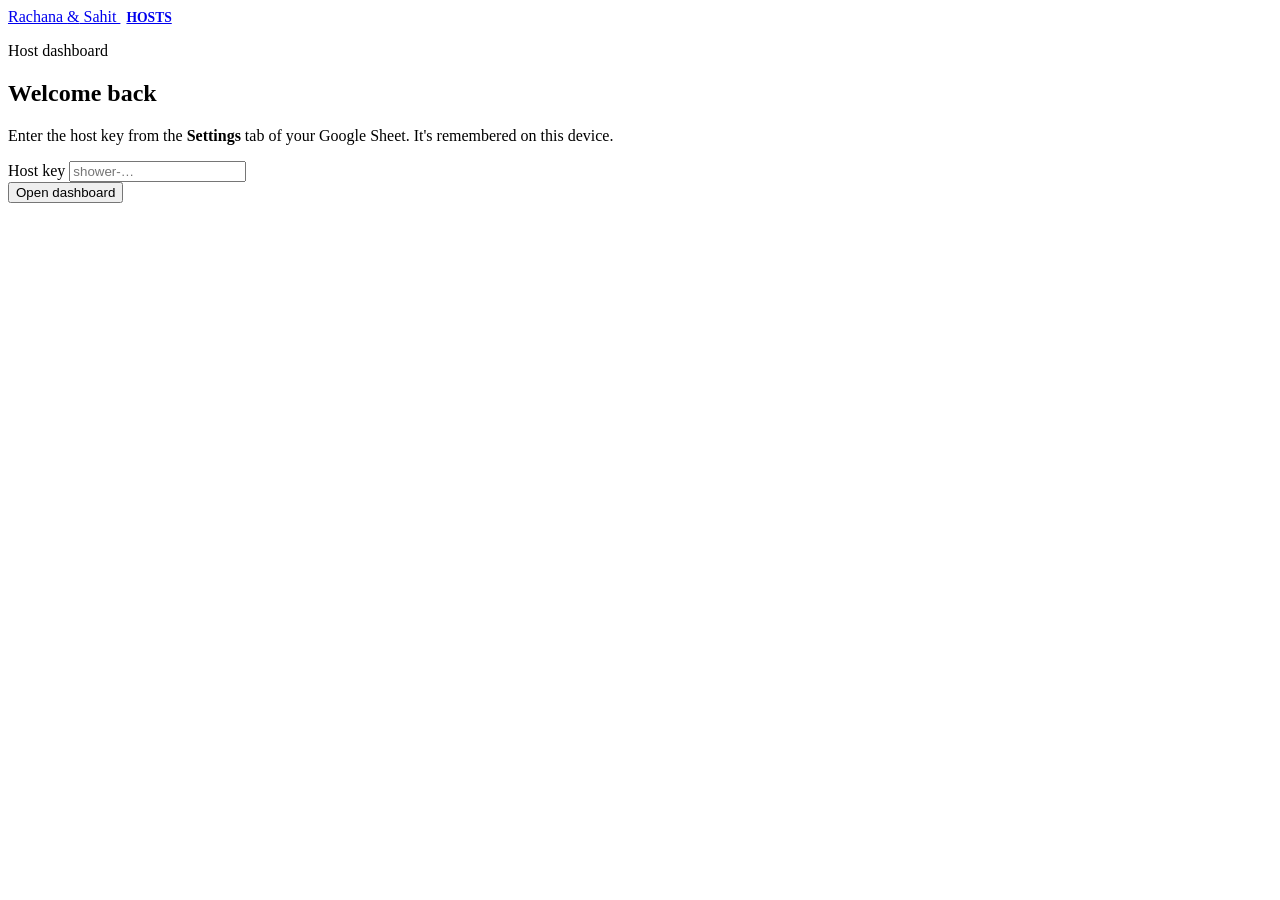
==== host.html @ 45e8618b "Add files via upload" ====
<!doctype html>
<html lang="en">
<head>
<meta charset="utf-8">
<meta name="viewport" content="width=device-width, initial-scale=1, viewport-fit=cover">
<title>Hosts · Rachana & Sahit's Baby Shower</title>
<meta name="robots" content="noindex, nofollow">
<link rel="icon" href="assets/favicon.svg" type="image/svg+xml">
<link rel="stylesheet" href="assets/site.css">
<link rel="stylesheet" href="assets/host.css">
<script src="config.js"></script>
</head>
<body class="host">

<header class="topbar">
  <div class="wrap">
    <a class="brand" href="index.html">Rachana <span class="amp">&amp;</span> Sahit <span class="muted" style="font-style:normal;font-family:var(--font-body);font-size:.85rem;font-weight:600;margin-left:6px">HOSTS</span></a>
    <nav class="nav" id="host-nav" hidden>
      <a href="#guests" data-tab="guests" class="tab active">Guests</a>
      <a href="#messages" data-tab="messages" class="tab">Messages</a>
      <a href="#wishes" data-tab="wishes" class="tab">Wishes</a>
      <a href="#guesses" data-tab="guesses" class="tab">Guesses</a>
      <a href="#settings" data-tab="settings" class="tab">Settings</a>
      <button class="btn btn-sm" id="btn-refresh" type="button">Refresh</button>
    </nav>
  </div>
</header>

<main class="wrap host-main">

  <!-- ---------- Login ---------- -->
  <section id="login" class="card login-card">
    <p class="eyebrow">Host dashboard</p>
    <h2>Welcome back</h2>
    <p class="muted">Enter the host key from the <b>Settings</b> tab of your Google Sheet. It's remembered on this device.</p>
    <form id="login-form" class="form" novalidate>
      <div class="fieldset">
        <label class="label" for="host-key">Host key</label>
        <input class="input" id="host-key" type="password" autocomplete="current-password" placeholder="shower-…">
      </div>
      <div class="form-actions">
        <button class="btn btn-primary" type="submit" id="login-btn">Open dashboard</button>
        <span class="status" id="login-status"></span>
      </div>
    </form>
    <div id="login-setup" class="setup-note" hidden>
      <p class="small"><b>Backend not connected yet.</b> Add the Apps Script web-app URL to <code>config.js</code> (see DEPLOY.md) and reload.</p>
    </div>
  </section>

  <!-- ---------- Dashboard ---------- -->
  <div id="dash" hidden>

    <!-- Overview -->
    <section class="overview">
      <div class="tiles" id="tiles"></div>
      <div class="card diet-card" id="diet-card">
        <div class="cluster" style="justify-content:space-between">
          <p class="eyebrow">Food &amp; allergies</p>
          <span class="small muted" id="diet-sub"></span>
        </div>
        <div class="chips" id="diet-chips-sum"></div>
        <ul class="diet-notes" id="diet-notes"></ul>
      </div>
    </section>

    <!-- Guests -->
    <section class="panel" data-panel="guests">
      <div class="panel-head">
        <div>
          <h2>Guests</h2>
          <p class="muted small" id="guests-sub"></p>
        </div>
        <div class="cluster">
          <button class="btn btn-primary" type="button" id="btn-add">Add guests</button>
          <button class="btn" type="button" id="btn-export">Export CSV</button>
        </div>
      </div>

      <div class="toolbar">
        <input class="input" id="search" type="search" placeholder="Search name, email, phone" aria-label="Search guests">
        <div class="chips filters" id="filters">
          <label class="chip"><input type="radio" name="filter" value="all" checked>All</label>
          <label class="chip"><input type="radio" name="filter" value="awaiting">Awaiting</label>
          <label class="chip"><input type="radio" name="filter" value="opened">Opened, no reply</label>
          <label class="chip"><input type="radio" name="filter" value="yes">Attending</label>
          <label class="chip"><input type="radio" name="filter" value="no">Declined</label>
          <label class="chip"><input type="radio" name="filter" value="uninvited">Not yet invited</label>
          <label class="chip"><input type="radio" name="filter" value="noemail">No email</label>
        </div>
      </div>

      <div class="bulkbar" id="bulkbar">
        <span class="small"><b id="sel-count">0</b> selected</span>
        <button class="btn btn-sm" type="button" data-bulk="invite">Email invites</button>
        <button class="btn btn-sm" type="button" data-bulk="reminder">Email reminders</button>
        <button class="btn btn-sm" type="button" data-bulk="dayBefore">Email day-before details</button>
        <button class="btn btn-sm" type="button" data-bulk="copylinks">Copy links</button>
        <button class="btn btn-sm" type="button" data-bulk="markInvited">Mark as invited</button>
        <span class="small muted" id="quota-note"></span>
      </div>

      <div class="table-wrap">
        <table class="guests" id="guest-table">
          <thead>
            <tr>
              <th class="chk"><input type="checkbox" id="sel-all" aria-label="Select all"></th>
              <th>Guest</th>
              <th>Status</th>
              <th class="num">Party</th>
              <th>Food</th>
              <th>Contact</th>
              <th>Sent</th>
              <th>Actions</th>
            </tr>
          </thead>
          <tbody id="guest-rows"></tbody>
        </table>
        <p class="wall-empty" id="guests-empty" hidden>No guests match.</p>
      </div>
    </section>

    <!-- Messages -->
    <section class="panel" data-panel="messages" hidden>
      <div class="panel-head">
        <div>
          <h2>Messages</h2>
          <p class="muted small">Email goes out from your Gmail through the script. Texts and WhatsApp open on your phone with the message pre-filled; each guest's link is unique, so their RSVP is already filled in.</p>
        </div>
        <div class="cluster">
          <button class="btn" type="button" id="btn-test-email">Send me a test invite</button>
        </div>
      </div>
      <div class="grid-2" style="align-items:start">
        <div class="stack">
          <div class="card stack">
            <p class="eyebrow">Text / WhatsApp templates</p>
            <p class="hint">Use <code>{first}</code> for the guest's first name and <code>{link}</code> for their personal link.</p>
            <div class="fieldset"><label class="label" for="t-sms">Invitation</label><textarea class="textarea" id="t-sms" data-setting="smsTemplate"></textarea></div>
            <div class="fieldset"><label class="label" for="t-rem">Reminder</label><textarea class="textarea" id="t-rem" data-setting="reminderTemplate"></textarea></div>
            <div class="fieldset"><label class="label" for="t-day">Day before</label><textarea class="textarea" id="t-day" data-setting="dayBeforeTemplate"></textarea></div>
          </div>
          <div class="card stack">
            <p class="eyebrow">Email invitation</p>
            <div class="fieldset"><label class="label" for="t-subj">Subject</label><input class="input" id="t-subj" data-setting="emailSubject"></div>
            <div class="fieldset"><label class="label" for="t-intro">Opening line</label><textarea class="textarea" id="t-intro" data-setting="emailIntro"></textarea></div>
            <div class="form-actions"><button class="btn btn-primary" type="button" id="btn-save-templates">Save templates</button><span class="status" id="templates-status"></span></div>
          </div>
        </div>
        <div class="card stack">
          <div class="cluster" style="justify-content:space-between">
            <p class="eyebrow">Email preview</p>
            <div class="seg small">
              <label><input type="radio" name="pv" value="invite" checked>Invite</label>
              <label><input type="radio" name="pv" value="reminder">Reminder</label>
              <label><input type="radio" name="pv" value="dayBefore">Day before</label>
              <label><input type="radio" name="pv" value="confirmYes">Confirmation</label>
            </div>
          </div>
          <iframe id="email-preview" title="Email preview" class="email-frame"></iframe>
        </div>
      </div>
    </section>

    <!-- Wishes -->
    <section class="panel" data-panel="wishes" hidden>
      <div class="panel-head">
        <div><h2>Wishes &amp; advice</h2><p class="muted small" id="wishes-sub"></p></div>
        <div class="cluster"><button class="btn" type="button" id="btn-export-wishes">Export for printing</button></div>
      </div>
      <div class="wall" id="host-wall"></div>
      <p class="wall-empty" id="host-wall-empty" hidden>No wishes yet.</p>
    </section>

    <!-- Guesses -->
    <section class="panel" data-panel="guesses" hidden>
      <div class="panel-head">
        <div><h2>The guessing board</h2><p class="muted small" id="guesses-sub"></p></div>
      </div>
      <div class="table-wrap">
        <table class="guests" id="guess-table">
          <thead><tr><th>Guest</th><th>Date</th><th>Time of day</th><th class="num">Weight</th><th class="num">Length</th><th>Boy / girl</th></tr></thead>
          <tbody id="guess-rows"></tbody>
        </table>
        <p class="wall-empty" id="guesses-empty" hidden>No guesses yet.</p>
      </div>
    </section>

    <!-- Settings -->
    <section class="panel" data-panel="settings" hidden>
      <div class="panel-head">
        <div><h2>Event settings</h2><p class="muted small">Changes show on the site within a minute. Guests who already RSVP'd get the final address in the day-before email.</p></div>
        <div class="cluster"><a class="btn" id="link-sheet" href="#" target="_blank" rel="noopener">Open the Google Sheet</a></div>
      </div>
      <form id="settings-form" class="stack" novalidate>
        <div class="grid-2" style="align-items:start">
          <div class="card stack">
            <p class="eyebrow">Where &amp; when</p>
            <div class="fieldset"><label class="label" for="s-venueName">Venue name</label><input class="input" id="s-venueName" data-setting="venueName"></div>
            <div class="fieldset"><label class="label" for="s-venueAddress">Address</label><input class="input" id="s-venueAddress" data-setting="venueAddress"></div>
            <div class="fieldset"><label class="label" for="s-mapsUrl">Google Maps link <span class="muted">(optional)</span></label><input class="input" id="s-mapsUrl" data-setting="mapsUrl" placeholder="https://maps.app.goo.gl/…"></div>
            <div class="row">
              <div class="fieldset"><label class="label" for="s-date">Date</label><input class="input" id="s-date" data-setting="date" type="date"></div>
              <div class="fieldset"><label class="label" for="s-rsvpBy">RSVP by</label><input class="input" id="s-rsvpBy" data-setting="rsvpBy" type="date"></div>
            </div>
            <div class="row">
              <div class="fieldset"><label class="label" for="s-startTime">Starts</label><input class="input" id="s-startTime" data-setting="startTime" type="time"></div>
              <div class="fieldset"><label class="label" for="s-endTime">Ends</label><input class="input" id="s-endTime" data-setting="endTime" type="time"></div>
            </div>
            <div class="fieldset"><label class="label" for="s-parking">Parking</label><textarea class="textarea short" id="s-parking" data-setting="parking"></textarea></div>
            <div class="fieldset"><label class="label" for="s-schedule">Run of show <span class="muted">(one per line: time | what)</span></label><textarea class="textarea" id="s-schedule" data-setting="schedule"></textarea></div>
          </div>
          <div class="card stack">
            <p class="eyebrow">Registry, gifts &amp; notes</p>
            <div class="row">
              <div class="fieldset"><label class="label" for="s-registryLabel1">Registry 1 label</label><input class="input" id="s-registryLabel1" data-setting="registryLabel1"></div>
              <div class="fieldset"><label class="label" for="s-registryUrl1">Registry 1 link</label><input class="input" id="s-registryUrl1" data-setting="registryUrl1" placeholder="https://"></div>
            </div>
            <div class="row">
              <div class="fieldset"><label class="label" for="s-registryLabel2">Registry 2 label</label><input class="input" id="s-registryLabel2" data-setting="registryLabel2"></div>
              <div class="fieldset"><label class="label" for="s-registryUrl2">Registry 2 link</label><input class="input" id="s-registryUrl2" data-setting="registryUrl2" placeholder="https://"></div>
            </div>
            <div class="fieldset"><label class="label" for="s-giftNote">Gift note</label><textarea class="textarea short" id="s-giftNote" data-setting="giftNote"></textarea></div>
            <div class="fieldset"><label class="label" for="s-dressCode">What to wear</label><input class="input" id="s-dressCode" data-setting="dressCode"></div>
            <div class="fieldset"><label class="label" for="s-kidsNote">Kids</label><input class="input" id="s-kidsNote" data-setting="kidsNote"></div>
            <div class="fieldset"><label class="label" for="s-heroCaption">Caption under the photo</label><input class="input" id="s-heroCaption" data-setting="heroCaption"></div>
            <div class="fieldset"><label class="label" for="s-photoUrl">Photo URL <span class="muted">(optional; e.g. assets/photo.jpg)</span></label><input class="input" id="s-photoUrl" data-setting="photoUrl"></div>
            <div class="row">
              <div class="fieldset"><label class="label" for="s-showSex">Baby's sex shared?</label><select class="select" id="s-showSex" data-setting="showSex"><option value="false">Keep it a surprise</option><option value="true">Yes, it's known</option></select></div>
              <div class="fieldset"><label class="label" for="s-babySex">If known</label><select class="select" id="s-babySex" data-setting="babySex"><option value="">—</option><option value="girl">Girl</option><option value="boy">Boy</option></select></div>
            </div>
          </div>
          <div class="card stack">
            <p class="eyebrow">Contact &amp; notifications</p>
            <div class="fieldset"><label class="label" for="s-contactName">Contact name</label><input class="input" id="s-contactName" data-setting="contactName"></div>
            <div class="row">
              <div class="fieldset"><label class="label" for="s-contactPhone">Contact phone</label><input class="input" id="s-contactPhone" data-setting="contactPhone"></div>
              <div class="fieldset"><label class="label" for="s-contactEmail">Contact email</label><input class="input" id="s-contactEmail" data-setting="contactEmail"></div>
            </div>
            <div class="fieldset"><label class="label" for="s-notifyEmail">Send RSVP notifications to</label><input class="input" id="s-notifyEmail" data-setting="notifyEmail"></div>
            <div class="fieldset"><label class="label" for="s-siteUrl">Site address <span class="muted">(used in emails and links)</span></label><input class="input" id="s-siteUrl" data-setting="siteUrl" placeholder="https://…/baby-shower/"></div>
            <div class="fieldset"><label class="label" for="s-signature">Sign emails as</label><input class="input" id="s-signature" data-setting="signature"></div>
            <div class="fieldset"><label class="label" for="s-hostKey">Host key</label><input class="input" id="s-hostKey" data-setting="hostKey"><p class="hint">Change it and you'll need to sign in again.</p></div>
          </div>
        </div>
        <div class="form-actions"><button class="btn btn-primary btn-lg" type="submit" id="btn-save-settings">Save settings</button><span class="status" id="settings-status"></span></div>
      </form>
    </section>

  </div>
</main>

<!-- Add guests modal -->
<div class="modal" id="modal-add" hidden>
  <div class="modal-card">
    <div class="cluster" style="justify-content:space-between"><h3>Add guests</h3><button class="btn btn-sm" type="button" data-close>Close</button></div>
    <p class="hint">One guest per line. Separate name, email, phone and group with commas or tabs (paste straight from a spreadsheet). A couple or family can be one line, e.g. <i>The Raos</i>.</p>
    <textarea class="textarea" id="add-text" placeholder="Priya Natarajan, priya@example.com, 425-555-0123, Friends&#10;Dev &amp; Meera Sharma, dev@example.com&#10;The Raos, , 425-555-0199, Family"></textarea>
    <div class="table-wrap"><table class="guests small-table"><thead><tr><th>Name</th><th>Email</th><th>Phone</th><th>Group</th></tr></thead><tbody id="add-preview"></tbody></table></div>
    <div class="form-actions"><button class="btn btn-primary" type="button" id="add-confirm">Add <span id="add-count">0</span> guests</button><span class="status" id="add-status"></span></div>
  </div>
</div>

<!-- Edit guest modal -->
<div class="modal" id="modal-edit" hidden>
  <div class="modal-card">
    <div class="cluster" style="justify-content:space-between"><h3>Edit guest</h3><button class="btn btn-sm" type="button" data-close>Close</button></div>
    <form id="edit-form" class="form" novalidate>
      <input type="hidden" id="e-token">
      <div class="fieldset"><label class="label" for="e-name">Name</label><input class="input" id="e-name"></div>
      <div class="row">
        <div class="fieldset"><label class="label" for="e-email">Email</label><input class="input" id="e-email" type="email"></div>
        <div class="fieldset"><label class="label" for="e-phone">Phone</label><input class="input" id="e-phone"></div>
      </div>
      <div class="row">
        <div class="fieldset"><label class="label" for="e-group">Group</label><input class="input" id="e-group" placeholder="Family, Friends, Work…"></div>
        <div class="fieldset"><label class="label" for="e-notes">Private note</label><input class="input" id="e-notes"></div>
      </div>
      <div class="form-actions"><button class="btn btn-primary" type="submit">Save</button><button class="btn" type="button" id="e-delete">Remove guest</button><span class="status" id="edit-status"></span></div>
    </form>
  </div>
</div>

<div class="toast" id="toast" role="status" aria-live="polite"></div>
<script src="assets/host.js"></script>
</body>
</html>
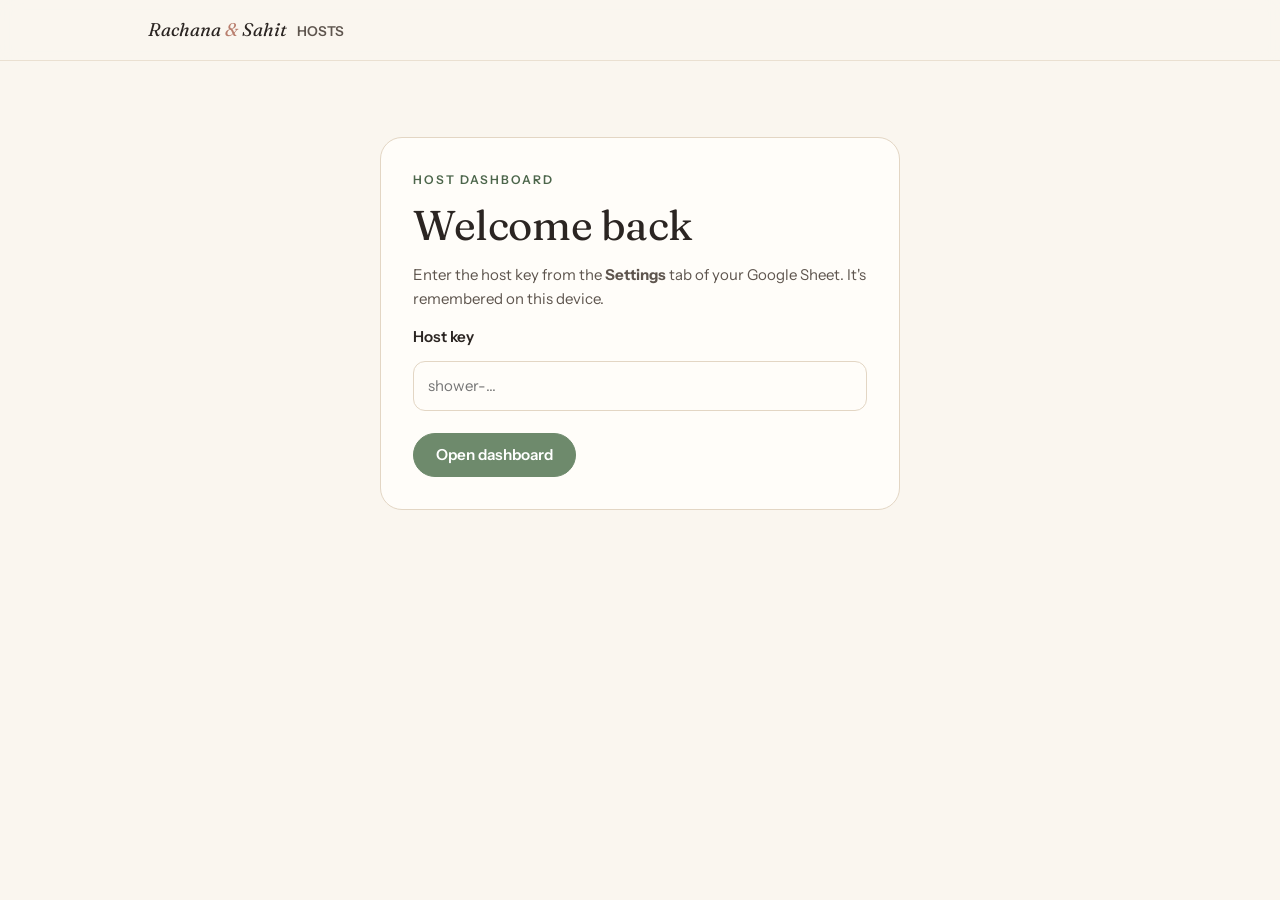
==== commit 7c0b1da9: "Add files via upload" ====
--- a/host.html
+++ b/host.html
@@ -128,11 +128,22 @@
           <p class="muted small">Email goes out from your Gmail through the script. Texts and WhatsApp open on your phone with the message pre-filled; each guest's link is unique, so their RSVP is already filled in.</p>
         </div>
         <div class="cluster">
-          <button class="btn" type="button" id="btn-test-email">Send me a test invite</button>
+          <button class="btn" type="button" id="btn-test-email">Email me a test invite</button>
         </div>
       </div>
       <div class="grid-2" style="align-items:start">
         <div class="stack">
+          <div class="card stack" id="phone-test">
+            <p class="eyebrow">Try it on your phone</p>
+            <p class="hint">Open this dashboard on your phone, enter your own number, and tap a button: Messages or WhatsApp opens with the invitation ready to send to yourself. The same buttons next to each guest work the same way.</p>
+            <div class="fieldset"><label class="label" for="test-phone">Your mobile number</label><input class="input" id="test-phone" type="tel" inputmode="tel" placeholder="(314) 814-3486"></div>
+            <div class="cluster">
+              <a class="btn btn-primary" id="test-sms" href="#">Text me (iMessage / SMS)</a>
+              <a class="btn" id="test-wa" href="#" target="_blank" rel="noopener">WhatsApp me</a>
+              <button class="btn" type="button" id="test-copy">Copy the message</button>
+            </div>
+            <pre class="msg-preview" id="test-preview"></pre>
+          </div>
           <div class="card stack">
             <p class="eyebrow">Text / WhatsApp templates</p>
             <p class="hint">Use <code>{first}</code> for the guest's first name and <code>{link}</code> for their personal link.</p>
--- a/assets/site.css
+++ b/assets/site.css
@@ -0,0 +1,340 @@
+/* =====================================================================
+   Baby shower site — design system
+   Layout: one centered reading column (max 72ch) with full-bleed tinted
+   bands for the RSVP and wishes sections; an arch motif in the hero.
+   Palette: soft modern neutral — cream paper, sage accent, warm sand
+   structure, blush as the secondary warmth, a thread of gold for lines.
+   Type: Fraunces (display, mostly italic) + Instrument Sans (body/UI).
+   ===================================================================== */
+
+@font-face { font-family: "Fraunces"; font-style: italic; font-weight: 300; font-display: swap; src: url("fonts/fraunces-latin-300-italic.woff2") format("woff2"); }
+@font-face { font-family: "Fraunces"; font-style: normal; font-weight: 400; font-display: swap; src: url("fonts/fraunces-latin-400-normal.woff2") format("woff2"); }
+@font-face { font-family: "Fraunces"; font-style: italic; font-weight: 400; font-display: swap; src: url("fonts/fraunces-latin-400-italic.woff2") format("woff2"); }
+@font-face { font-family: "Fraunces"; font-style: italic; font-weight: 500; font-display: swap; src: url("fonts/fraunces-latin-500-italic.woff2") format("woff2"); }
+@font-face { font-family: "Fraunces"; font-style: normal; font-weight: 600; font-display: swap; src: url("fonts/fraunces-latin-600-normal.woff2") format("woff2"); }
+@font-face { font-family: "Instrument Sans"; font-style: normal; font-weight: 400; font-display: swap; src: url("fonts/instrument-sans-latin-400-normal.woff2") format("woff2"); }
+@font-face { font-family: "Instrument Sans"; font-style: italic; font-weight: 400; font-display: swap; src: url("fonts/instrument-sans-latin-400-italic.woff2") format("woff2"); }
+@font-face { font-family: "Instrument Sans"; font-style: normal; font-weight: 500; font-display: swap; src: url("fonts/instrument-sans-latin-500-normal.woff2") format("woff2"); }
+@font-face { font-family: "Instrument Sans"; font-style: normal; font-weight: 600; font-display: swap; src: url("fonts/instrument-sans-latin-600-normal.woff2") format("woff2"); }
+@font-face { font-family: "Instrument Sans"; font-style: normal; font-weight: 700; font-display: swap; src: url("fonts/instrument-sans-latin-700-normal.woff2") format("woff2"); }
+
+:root {
+  color-scheme: light;
+  --cream: #FAF6EF;
+  --paper: #FFFDF9;
+  --sand: #F1E8DB;
+  --sand-2: #E3D6C4;
+  --sand-3: #CDBBA3;
+  --ink: #2B2522;
+  --ink-2: #5E554E;
+  --ink-3: #8A8078;
+  --sage: #6E8A6C;
+  --sage-deep: #4C664B;
+  --sage-tint: #E8EEE4;
+  --sage-tint-2: #D2DDCC;
+  --blush: #E6C6BA;
+  --blush-deep: #B97E6D;
+  --blush-tint: #F8EBE5;
+  --gold: #C6A56A;
+  --ok: #4F7F55;
+  --warn: #A9772B;
+  --bad: #B4524A;
+  --font-display: "Fraunces", "Iowan Old Style", "Palatino Linotype", "Book Antiqua", Georgia, serif;
+  --font-body: "Instrument Sans", "Helvetica Neue", Helvetica, Arial, sans-serif;
+  --radius: 22px;
+  --radius-sm: 12px;
+  --shadow: 0 1px 2px rgba(43, 37, 34, .04), 0 18px 40px -24px rgba(43, 37, 34, .22);
+  --gutter: clamp(16px, 5vw, 48px);
+  --measure: 72ch;
+  --wide: 1080px;
+}
+
+*, *::before, *::after { box-sizing: border-box; }
+html { -webkit-text-size-adjust: 100%; scroll-behavior: smooth; }
+@media (prefers-reduced-motion: reduce) { html { scroll-behavior: auto; } }
+body {
+  margin: 0;
+  background: var(--cream);
+  color: var(--ink);
+  font-family: var(--font-body);
+  font-size: 17px;
+  line-height: 1.6;
+  -webkit-font-smoothing: antialiased;
+  overflow-x: hidden;
+}
+img, svg { max-width: 100%; height: auto; }
+a { color: var(--sage-deep); text-decoration-thickness: 1px; text-underline-offset: 3px; }
+a:hover { color: var(--ink); }
+button, input, select, textarea { font: inherit; color: inherit; }
+:focus-visible { outline: 3px solid var(--sage-tint-2); outline-offset: 2px; border-radius: 6px; }
+[hidden] { display: none !important; }
+::selection { background: var(--blush); color: var(--ink); }
+
+/* --- Typography ---------------------------------------------------- */
+h1, h2, h3, h4 { font-family: var(--font-display); font-weight: 400; line-height: 1.1; margin: 0; text-wrap: balance; letter-spacing: -.01em; }
+h1 { font-size: clamp(2.5rem, 7vw, 4.5rem); font-style: italic; font-weight: 300; }
+h2 { font-size: clamp(1.9rem, 4vw, 2.6rem); }
+h3 { font-size: 1.35rem; }
+p { margin: 0; }
+.lede { font-size: 1.125rem; color: var(--ink-2); max-width: 60ch; }
+.eyebrow {
+  font-family: var(--font-body);
+  font-size: .75rem;
+  font-weight: 600;
+  letter-spacing: .16em;
+  text-transform: uppercase;
+  color: var(--sage-deep);
+}
+.muted { color: var(--ink-2); }
+.small { font-size: .9rem; }
+.num { font-variant-numeric: tabular-nums; }
+.serif { font-family: var(--font-display); }
+.ital { font-style: italic; }
+
+/* --- Layout --------------------------------------------------------- */
+.wrap { width: 100%; max-width: var(--wide); margin-inline: auto; padding-inline: var(--gutter); }
+.col { max-width: var(--measure); margin-inline: auto; }
+.section { padding-block: clamp(56px, 9vw, 112px); }
+.section-head { display: grid; gap: 14px; margin-bottom: clamp(28px, 4vw, 44px); }
+.band { background: var(--sand); }
+.band-sage { background: var(--sage-tint); }
+.band-blush { background: var(--blush-tint); }
+.stack { display: grid; gap: 18px; }
+.cluster { display: flex; flex-wrap: wrap; gap: 12px; align-items: center; }
+.grid-2 { display: grid; gap: 20px; grid-template-columns: repeat(auto-fit, minmax(min(100%, 280px), 1fr)); }
+.grid-3 { display: grid; gap: 20px; grid-template-columns: repeat(auto-fit, minmax(min(100%, 240px), 1fr)); }
+.grid-2 > *, .grid-3 > * { min-width: 0; }
+hr.rule { border: 0; border-top: 1px solid var(--sand-2); margin: 0; }
+
+/* --- Header --------------------------------------------------------- */
+.topbar {
+  position: sticky; top: 0; z-index: 20;
+  background: color-mix(in srgb, var(--cream) 86%, transparent);
+  backdrop-filter: blur(10px); -webkit-backdrop-filter: blur(10px);
+  border-bottom: 1px solid color-mix(in srgb, var(--sand-2) 70%, transparent);
+}
+.topbar .wrap { display: flex; align-items: center; justify-content: space-between; gap: 16px; min-height: 60px; }
+.brand { font-family: var(--font-display); font-style: italic; font-size: 1.15rem; text-decoration: none; color: var(--ink); white-space: nowrap; }
+.brand .amp { color: var(--blush-deep); }
+.nav { display: flex; gap: 4px; align-items: center; }
+.nav a { font-size: .9rem; font-weight: 500; color: var(--ink-2); text-decoration: none; padding: 8px 10px; border-radius: 999px; }
+.nav a:hover { background: var(--sand); color: var(--ink); }
+.nav .btn { margin-left: 6px; }
+@media (max-width: 720px) { .nav a:not(.btn) { display: none; } }
+
+/* --- Buttons -------------------------------------------------------- */
+.btn {
+  display: inline-flex; align-items: center; justify-content: center; gap: 8px;
+  padding: 12px 22px; border-radius: 999px; border: 1px solid transparent;
+  font-weight: 600; font-size: .95rem; line-height: 1.2; text-decoration: none; cursor: pointer;
+  color: var(--ink); background: var(--paper); border-color: var(--sand-2);
+  transition: transform .15s ease, background .15s ease, border-color .15s ease, box-shadow .15s ease;
+  white-space: nowrap;
+}
+.btn:hover { transform: translateY(-1px); border-color: var(--sand-3); box-shadow: var(--shadow); color: var(--ink); }
+.btn:active { transform: translateY(0); }
+.btn-primary { background: var(--sage); color: #fff; border-color: var(--sage); }
+.btn-primary:hover { background: var(--sage-deep); border-color: var(--sage-deep); color: #fff; }
+.btn-blush { background: var(--blush-deep); color: #fff; border-color: var(--blush-deep); }
+.btn-blush:hover { background: #a46a59; border-color: #a46a59; color: #fff; }
+.btn-ghost { background: transparent; border-color: transparent; color: var(--sage-deep); padding-inline: 12px; }
+.btn-ghost:hover { background: var(--sage-tint); box-shadow: none; }
+.btn-lg { padding: 15px 28px; font-size: 1.05rem; }
+.btn-sm { padding: 8px 14px; font-size: .85rem; }
+.btn[disabled], .btn[aria-disabled="true"] { opacity: .55; cursor: not-allowed; transform: none; box-shadow: none; }
+.btn .spin { width: 14px; height: 14px; border: 2px solid currentColor; border-right-color: transparent; border-radius: 50%; animation: spin .8s linear infinite; }
+@keyframes spin { to { transform: rotate(360deg); } }
+
+/* --- Hero ----------------------------------------------------------- */
+.hero { position: relative; overflow: hidden; padding-block: clamp(40px, 7vw, 96px) clamp(48px, 8vw, 112px); }
+.hero-bg { position: absolute; inset: 0; pointer-events: none; z-index: 0; }
+.hero-bg .blob { position: absolute; border-radius: 50%; filter: blur(60px); opacity: .55; }
+.hero-bg .b1 { width: 46vw; height: 46vw; max-width: 560px; max-height: 560px; background: var(--blush); right: -10vw; top: -14vw; }
+.hero-bg .b2 { width: 34vw; height: 34vw; max-width: 420px; max-height: 420px; background: var(--sage-tint-2); left: -8vw; bottom: -10vw; }
+.hero .wrap { position: relative; z-index: 1; display: grid; gap: 40px; align-items: center; grid-template-columns: minmax(0, 1.15fr) minmax(0, .85fr); }
+@media (max-width: 860px) { .hero .wrap { grid-template-columns: 1fr; gap: 28px; } .arch { width: min(78%, 300px); } }
+.hero-copy { display: grid; gap: 22px; }
+.hero-greeting {
+  display: inline-flex; align-items: center; gap: 10px; width: fit-content;
+  padding: 8px 14px 8px 10px; border-radius: 999px; background: var(--paper); border: 1px solid var(--sand-2);
+  font-size: .95rem; color: var(--ink-2);
+}
+.hero-greeting .dot { width: 10px; height: 10px; border-radius: 50%; background: var(--blush-deep); }
+.hero h1 .names { font-style: italic; font-weight: 300; }
+.hero h1 .amp { color: var(--blush-deep); font-weight: 400; }
+.hero-when { display: grid; gap: 4px; font-size: 1.15rem; }
+.hero-when .date { font-family: var(--font-display); font-size: clamp(1.35rem, 3vw, 1.75rem); }
+.hero-when .time { color: var(--ink-2); }
+.hero-when .place { color: var(--ink-2); }
+.hero-actions { display: flex; flex-wrap: wrap; gap: 12px; align-items: center; }
+.hero-note { font-size: .95rem; color: var(--ink-3); }
+
+.arch-wrap { display: grid; justify-items: center; }
+.arch {
+  position: relative; width: min(100%, 380px); aspect-ratio: 4 / 5.2; max-width: 100%;
+  border-radius: 999px 999px 26px 26px;
+  background: linear-gradient(180deg, var(--sand) 0%, var(--blush-tint) 100%);
+  border: 1px solid var(--sand-2);
+  overflow: hidden;
+  box-shadow: var(--shadow);
+}
+.arch::after {
+  content: ""; position: absolute; inset: 12px; border-radius: 999px 999px 18px 18px;
+  border: 1px solid var(--gold); opacity: .6; pointer-events: none;
+}
+.arch img { position: absolute; inset: 0; width: 100%; height: 100%; object-fit: cover; }
+.arch .illus { position: absolute; inset: 0; width: 100%; height: 100%; }
+.arch-caption { margin-top: 14px; font-family: var(--font-display); font-style: italic; color: var(--ink-2); text-align: center; }
+
+/* --- Countdown ------------------------------------------------------ */
+.countdown { display: inline-flex; gap: 10px; align-items: baseline; flex-wrap: wrap; font-size: .95rem; color: var(--ink-2); }
+.countdown b { font-family: var(--font-display); font-style: italic; font-weight: 400; font-size: 1.3rem; color: var(--ink); }
+
+/* --- Cards ---------------------------------------------------------- */
+.card { background: var(--paper); border: 1px solid var(--sand-2); border-radius: var(--radius); padding: clamp(20px, 3vw, 32px); }
+.card-tint { background: var(--sand); border-color: transparent; }
+.detail { display: grid; gap: 8px; padding: 22px 0; border-top: 1px solid var(--sand-2); }
+.detail:first-child { border-top: 0; }
+.detail .eyebrow { color: var(--blush-deep); }
+.detail h3 { font-size: 1.3rem; }
+.detail p { color: var(--ink-2); }
+.detail .links { display: flex; flex-wrap: wrap; gap: 8px 16px; font-size: .95rem; }
+.details-grid { display: grid; gap: 0 48px; grid-template-columns: repeat(auto-fit, minmax(min(100%, 300px), 1fr)); }
+.details-grid > * { min-width: 0; }
+
+/* --- Schedule ------------------------------------------------------- */
+.schedule { list-style: none; margin: 0; padding: 0; display: grid; }
+.schedule li { display: grid; grid-template-columns: 5.5ch 1fr; gap: 16px; padding: 12px 0; border-top: 1px dashed var(--sand-2); align-items: baseline; }
+.schedule li:first-child { border-top: 0; }
+.schedule time { font-family: var(--font-display); font-style: italic; font-size: 1.1rem; color: var(--sage-deep); font-variant-numeric: tabular-nums; }
+
+/* --- Forms ---------------------------------------------------------- */
+.form { display: grid; gap: 22px; }
+.fieldset { display: grid; gap: 10px; border: 0; margin: 0; padding: 0; min-width: 0; }
+.fieldset > legend, .label { font-weight: 600; font-size: .95rem; padding: 0; margin-bottom: 2px; }
+.hint { font-size: .875rem; color: var(--ink-3); }
+.input, .select, .textarea {
+  width: 100%; padding: 12px 14px; border-radius: var(--radius-sm); border: 1px solid var(--sand-2);
+  background: var(--paper); color: var(--ink); min-width: 0; transition: border-color .15s ease, box-shadow .15s ease;
+}
+.input:focus, .select:focus, .textarea:focus { outline: none; border-color: var(--sage); box-shadow: 0 0 0 3px var(--sage-tint); }
+.input[aria-invalid="true"] { border-color: var(--bad); }
+.textarea { min-height: 110px; resize: vertical; }
+.select { appearance: none; -webkit-appearance: none; background-image: url("data:image/svg+xml;utf8,<svg xmlns='http://www.w3.org/2000/svg' width='14' height='14' viewBox='0 0 24 24' fill='none' stroke='%235E554E' stroke-width='2'><path d='m6 9 6 6 6-6'/></svg>"); background-repeat: no-repeat; background-position: right 12px center; padding-right: 36px; }
+.row { display: grid; gap: 14px; grid-template-columns: repeat(auto-fit, minmax(min(100%, 200px), 1fr)); }
+.row > * { min-width: 0; }
+.error { color: var(--bad); font-size: .875rem; }
+.hp { position: absolute; left: -9999px; width: 1px; height: 1px; opacity: 0; }
+
+.choice { display: grid; gap: 12px; grid-template-columns: repeat(auto-fit, minmax(min(100%, 200px), 1fr)); }
+.choice label {
+  position: relative; display: grid; gap: 4px; padding: 16px 18px; border-radius: var(--radius-sm);
+  border: 1px solid var(--sand-2); background: var(--paper); cursor: pointer; transition: border-color .15s ease, background .15s ease;
+}
+.choice label:hover { border-color: var(--sand-3); }
+.choice input { position: absolute; opacity: 0; inset: 0; cursor: pointer; }
+.choice .t { font-family: var(--font-display); font-style: italic; font-size: 1.35rem; }
+.choice .s { font-size: .9rem; color: var(--ink-2); }
+.choice label:has(input:checked) { border-color: var(--sage); background: var(--sage-tint); box-shadow: 0 0 0 3px var(--sage-tint); }
+.choice label.decline:has(input:checked) { border-color: var(--blush-deep); background: var(--blush-tint); box-shadow: 0 0 0 3px var(--blush-tint); }
+.choice label:has(input:focus-visible) { outline: 3px solid var(--sage-tint-2); outline-offset: 2px; }
+
+.chips { display: flex; flex-wrap: wrap; gap: 8px; }
+.chip { position: relative; display: inline-flex; align-items: center; gap: 6px; padding: 8px 14px; border-radius: 999px; border: 1px solid var(--sand-2); background: var(--paper); font-size: .9rem; cursor: pointer; user-select: none; }
+.chip input { position: absolute; inset: 0; opacity: 0; cursor: pointer; }
+.chip:has(input:checked) { background: var(--sage-deep); border-color: var(--sage-deep); color: #fff; }
+.chip:has(input:focus-visible) { outline: 3px solid var(--sage-tint-2); outline-offset: 2px; }
+
+.party { display: grid; gap: 10px; }
+.party-row { display: grid; grid-template-columns: minmax(0, 1fr) 112px 40px; gap: 8px; align-items: center; }
+.party-row .party-type { font-size: .9rem; color: var(--ink-3); text-align: center; }
+.party-remove { height: 40px; width: 40px; border-radius: 50%; border: 1px solid var(--sand-2); background: var(--paper); color: var(--ink-3); font-size: 1.2rem; line-height: 1; cursor: pointer; }
+.party-remove:hover { color: var(--bad); border-color: var(--bad); }
+@media (max-width: 420px) { .party-row { grid-template-columns: minmax(0, 1fr) 96px 36px; } }
+.stepper { display: inline-grid; grid-template-columns: 44px 56px 44px; align-items: center; border: 1px solid var(--sand-2); border-radius: 999px; background: var(--paper); overflow: hidden; }
+.stepper button { height: 44px; border: 0; background: transparent; cursor: pointer; font-size: 1.3rem; color: var(--sage-deep); }
+.stepper button:hover { background: var(--sage-tint); }
+.stepper output { text-align: center; font-weight: 600; font-variant-numeric: tabular-nums; font-size: 1.05rem; }
+.stepper-row { display: grid; gap: 14px; grid-template-columns: repeat(auto-fit, minmax(min(100%, 200px), 1fr)); }
+.stepper-row .fieldset { gap: 8px; }
+
+.form-actions { display: flex; flex-wrap: wrap; gap: 12px; align-items: center; }
+.status { font-size: .95rem; color: var(--ink-2); }
+.status.err { color: var(--bad); }
+
+/* --- Success panel -------------------------------------------------- */
+.success { display: grid; gap: 18px; text-align: left; }
+.success h3 { font-size: clamp(1.6rem, 4vw, 2.2rem); font-style: italic; font-weight: 300; }
+.success .summary { display: grid; gap: 6px; padding: 16px 18px; border-radius: var(--radius-sm); background: var(--sand); font-size: .95rem; }
+.success .summary b { font-weight: 600; }
+
+/* --- Registry ------------------------------------------------------- */
+.registry-card { display: grid; gap: 18px; grid-template-columns: minmax(0, 1fr) auto; align-items: center; }
+@media (max-width: 640px) { .registry-card { grid-template-columns: 1fr; } }
+.registry-list { display: grid; gap: 10px; }
+
+/* --- Wishes wall ---------------------------------------------------- */
+.wall { display: grid; gap: 16px; grid-template-columns: repeat(auto-fill, minmax(min(100%, 240px), 1fr)); }
+.note-card {
+  position: relative; display: grid; gap: 10px; padding: 20px 22px 18px; border-radius: 16px;
+  background: var(--paper); border: 1px solid var(--sand-2); min-width: 0;
+  transform: rotate(var(--tilt, 0deg));
+}
+.note-card:nth-child(3n+1) { --tilt: -.6deg; background: var(--paper); }
+.note-card:nth-child(3n+2) { --tilt: .5deg; background: var(--blush-tint); border-color: transparent; }
+.note-card:nth-child(3n+3) { --tilt: -.3deg; background: var(--sand); border-color: transparent; }
+.note-card p { font-family: var(--font-display); font-size: 1.1rem; line-height: 1.45; overflow-wrap: anywhere; }
+.note-card .by { font-size: .85rem; color: var(--ink-3); }
+.note-card .by b { color: var(--ink-2); font-weight: 600; }
+.wall-empty { color: var(--ink-3); font-style: italic; font-family: var(--font-display); font-size: 1.1rem; }
+
+/* --- Guessing game -------------------------------------------------- */
+.guess-grid { display: grid; gap: 24px; grid-template-columns: minmax(0, 1.1fr) minmax(0, .9fr); align-items: start; }
+@media (max-width: 860px) { .guess-grid { grid-template-columns: 1fr; } }
+.guess-board { display: grid; gap: 10px; }
+.guess-row { display: grid; grid-template-columns: 1fr auto; gap: 12px; align-items: baseline; padding: 10px 14px; border-radius: 12px; background: var(--paper); border: 1px solid var(--sand-2); font-size: .95rem; }
+.guess-row .who { font-weight: 600; }
+.guess-row .what { color: var(--ink-2); font-variant-numeric: tabular-nums; text-align: right; }
+.guess-stat { display: grid; gap: 2px; padding: 16px 18px; border-radius: var(--radius-sm); background: var(--sage-tint); }
+.guess-stat b { font-family: var(--font-display); font-style: italic; font-weight: 400; font-size: 1.5rem; }
+.seg { display: inline-flex; flex-wrap: wrap; border: 1px solid var(--sand-2); border-radius: 22px; overflow: hidden; background: var(--paper); }
+.seg label { position: relative; padding: 9px 18px; cursor: pointer; font-size: .95rem; }
+.seg input { position: absolute; inset: 0; opacity: 0; cursor: pointer; }
+.seg label:has(input:checked) { background: var(--ink); color: var(--cream); }
+
+/* --- FAQ ------------------------------------------------------------ */
+.faq details { border-top: 1px solid var(--sand-2); padding: 6px 0; }
+.faq details:last-child { border-bottom: 1px solid var(--sand-2); }
+.faq summary { cursor: pointer; list-style: none; display: flex; justify-content: space-between; gap: 16px; align-items: center; padding: 12px 0; font-weight: 600; }
+.faq summary::-webkit-details-marker { display: none; }
+.faq summary::after { content: "+"; font-family: var(--font-display); font-size: 1.4rem; color: var(--sage-deep); flex: none; }
+.faq details[open] summary::after { content: "–"; }
+.faq .a { padding: 0 0 16px; color: var(--ink-2); max-width: 65ch; }
+
+/* --- Footer --------------------------------------------------------- */
+.footer { border-top: 1px solid var(--sand-2); padding-block: 40px; color: var(--ink-3); font-size: .9rem; }
+.footer .wrap { display: flex; flex-wrap: wrap; gap: 12px 28px; justify-content: space-between; align-items: center; }
+.footer a { color: inherit; }
+
+/* --- Toast ---------------------------------------------------------- */
+.toast {
+  position: fixed; left: 50%; bottom: calc(20px + env(safe-area-inset-bottom, 0px)); transform: translateX(-50%) translateY(20px);
+  background: var(--ink); color: var(--cream); padding: 12px 18px; border-radius: 999px; font-size: .95rem;
+  opacity: 0; pointer-events: none; transition: opacity .2s ease, transform .2s ease; z-index: 50; max-width: calc(100vw - 32px);
+}
+.toast.show { opacity: 1; transform: translateX(-50%) translateY(0); }
+
+/* --- Motion --------------------------------------------------------- */
+.rise { animation: rise .7s cubic-bezier(.2, .7, .2, 1) both; }
+.rise.d1 { animation-delay: .08s; } .rise.d2 { animation-delay: .16s; } .rise.d3 { animation-delay: .24s; }
+@keyframes rise { from { opacity: .001; transform: translateY(10px); } to { opacity: 1; transform: none; } }
+@media (prefers-reduced-motion: reduce) { .rise { animation: none; } .btn { transition: none; } }
+
+/* --- Pills / status (shared with the host dashboard) ---------------- */
+.pill { display: inline-flex; align-items: center; gap: 6px; padding: 3px 10px; border-radius: 999px; font-size: .78rem; font-weight: 600; letter-spacing: .02em; white-space: nowrap; background: var(--sand); color: var(--ink-2); }
+.pill::before { content: ""; width: 7px; height: 7px; border-radius: 50%; background: currentColor; opacity: .8; }
+.pill-yes { background: var(--sage-tint); color: var(--sage-deep); }
+.pill-no { background: var(--blush-tint); color: var(--blush-deep); }
+.pill-open { background: #F3EAD3; color: var(--warn); }
+.pill-wait { background: var(--sand); color: var(--ink-3); }
+.pill-plain::before { display: none; }
--- a/assets/host.css
+++ b/assets/host.css
@@ -0,0 +1,75 @@
+/* Host dashboard — builds on site.css tokens. A UI to scan and operate, not read. */
+body.host { font-size: 15px; }
+.host-main { padding-block: 28px 80px; display: grid; gap: 28px; }
+.login-card { max-width: 520px; margin: 48px auto; display: grid; gap: 14px; }
+.setup-note { padding: 12px 14px; border-radius: var(--radius-sm); background: var(--blush-tint); color: var(--blush-deep); }
+code { font-family: ui-monospace, SFMono-Regular, Menlo, Consolas, monospace; font-size: .9em; background: var(--sand); padding: 1px 6px; border-radius: 6px; }
+
+.nav .tab { font-weight: 500; }
+.nav .tab.active { background: var(--ink); color: var(--cream); }
+@media (max-width: 720px) { .nav { flex-wrap: wrap; justify-content: flex-end; } .nav a:not(.btn) { display: inline-flex; font-size: .8rem; padding: 6px 8px; } .topbar .wrap { flex-wrap: wrap; padding-block: 8px; } }
+
+/* overview */
+.overview { display: grid; gap: 18px; grid-template-columns: minmax(0, 1.3fr) minmax(0, .9fr); align-items: start; }
+@media (max-width: 900px) { .overview { grid-template-columns: 1fr; } }
+.tiles { display: grid; gap: 12px; grid-template-columns: repeat(2, minmax(0, 1fr)); }
+@media (min-width: 901px) { .tiles { grid-template-columns: repeat(4, minmax(0, 1fr)); } .overview { grid-template-columns: minmax(0, 1.6fr) minmax(0, .9fr); } }
+.tile { padding: 16px 18px; border-radius: 16px; background: var(--paper); border: 1px solid var(--sand-2); display: grid; gap: 2px; min-width: 0; }
+.tile .n { font-family: var(--font-display); font-size: 2rem; line-height: 1; font-variant-numeric: tabular-nums; }
+.tile .l { font-size: .8rem; font-weight: 600; letter-spacing: .04em; text-transform: uppercase; color: var(--ink-3); }
+.tile .s { font-size: .85rem; color: var(--ink-2); }
+.tile.yes { border-color: var(--sage-tint-2); background: var(--sage-tint); }
+.tile.yes .n { color: var(--sage-deep); }
+.tile.no .n { color: var(--blush-deep); }
+.tile.open .n { color: var(--warn); }
+.diet-card { display: grid; gap: 10px; padding: 18px 20px; }
+.diet-card .chip { cursor: default; }
+.diet-card .chip b { font-variant-numeric: tabular-nums; }
+.diet-notes { margin: 0; padding-left: 18px; color: var(--ink-2); font-size: .9rem; display: grid; gap: 4px; }
+
+/* panels */
+.panel { display: grid; gap: 16px; }
+.panel-head { display: flex; flex-wrap: wrap; gap: 12px 24px; justify-content: space-between; align-items: flex-end; }
+.panel-head h2 { font-size: 1.7rem; }
+.toolbar { display: grid; gap: 12px; grid-template-columns: minmax(0, 320px) 1fr; align-items: center; }
+@media (max-width: 760px) { .toolbar { grid-template-columns: 1fr; } }
+.filters .chip { padding: 6px 12px; font-size: .85rem; }
+.bulkbar { display: flex; flex-wrap: wrap; gap: 8px; align-items: center; padding: 10px 14px; border-radius: 14px; background: var(--sand); }
+.bulkbar[data-empty="true"] { opacity: .6; }
+.bulkbar[data-empty="true"] .btn { pointer-events: none; opacity: .6; }
+
+.table-wrap { overflow-x: auto; border: 1px solid var(--sand-2); border-radius: 16px; background: var(--paper); }
+table.guests { width: 100%; border-collapse: collapse; font-size: .9rem; min-width: 820px; }
+table.guests th, table.guests td { text-align: left; padding: 10px 12px; border-top: 1px solid var(--sand-2); vertical-align: top; }
+table.guests th { border-top: 0; background: var(--sand); font-size: .74rem; letter-spacing: .06em; text-transform: uppercase; color: var(--ink-3); white-space: nowrap; }
+table.guests th.chk, table.guests td.chk { width: 36px; padding-right: 0; }
+table.guests .num, table.guests td.num { text-align: right; font-variant-numeric: tabular-nums; }
+table.guests tr.sel td { background: var(--sage-tint); }
+table.guests .name { font-weight: 600; }
+table.guests .sub { color: var(--ink-3); font-size: .8rem; display: block; }
+table.guests .contact { font-size: .85rem; color: var(--ink-2); max-width: 220px; overflow-wrap: anywhere; }
+table.guests .food { max-width: 200px; font-size: .85rem; color: var(--ink-2); }
+table.guests .note { font-style: italic; color: var(--ink-2); font-size: .85rem; max-width: 220px; }
+table.guests .sent { font-size: .8rem; color: var(--ink-3); white-space: nowrap; }
+.actions { display: flex; flex-wrap: wrap; gap: 4px; }
+.actions .btn { padding: 5px 10px; font-size: .78rem; }
+.actions .btn[aria-disabled="true"] { opacity: .4; pointer-events: none; }
+.small-table { min-width: 0 !important; }
+.small-table td { font-size: .85rem; }
+
+.email-frame { width: 100%; height: 760px; border: 1px solid var(--sand-2); border-radius: 14px; background: #FAF6EF; }
+.textarea.short { min-height: 70px; }
+
+/* modal */
+.modal { position: fixed; inset: 0; z-index: 40; background: rgba(43, 37, 34, .35); display: grid; place-items: center; padding: 16px; }
+.modal-card { width: min(720px, 100%); max-height: calc(100vh - 32px); overflow: auto; background: var(--paper); border-radius: var(--radius); padding: 24px; display: grid; gap: 14px; }
+
+/* wishes on host */
+.host .note-card { transform: none; }
+.note-card.hidden-wish { opacity: .55; }
+.note-card .tools { display: flex; gap: 6px; justify-content: space-between; align-items: center; }
+
+/* message test + toast action */
+.msg-preview { margin: 0; padding: 12px 14px; border-radius: 12px; background: var(--sand); font: inherit; font-size: .9rem; white-space: pre-wrap; overflow-wrap: anywhere; color: var(--ink-2); }
+.toast .toast-action { margin-left: 12px; background: transparent; border: 1px solid rgba(250, 246, 239, .5); color: var(--cream); border-radius: 999px; padding: 4px 12px; font-size: .85rem; cursor: pointer; }
+.toast { pointer-events: auto; }
